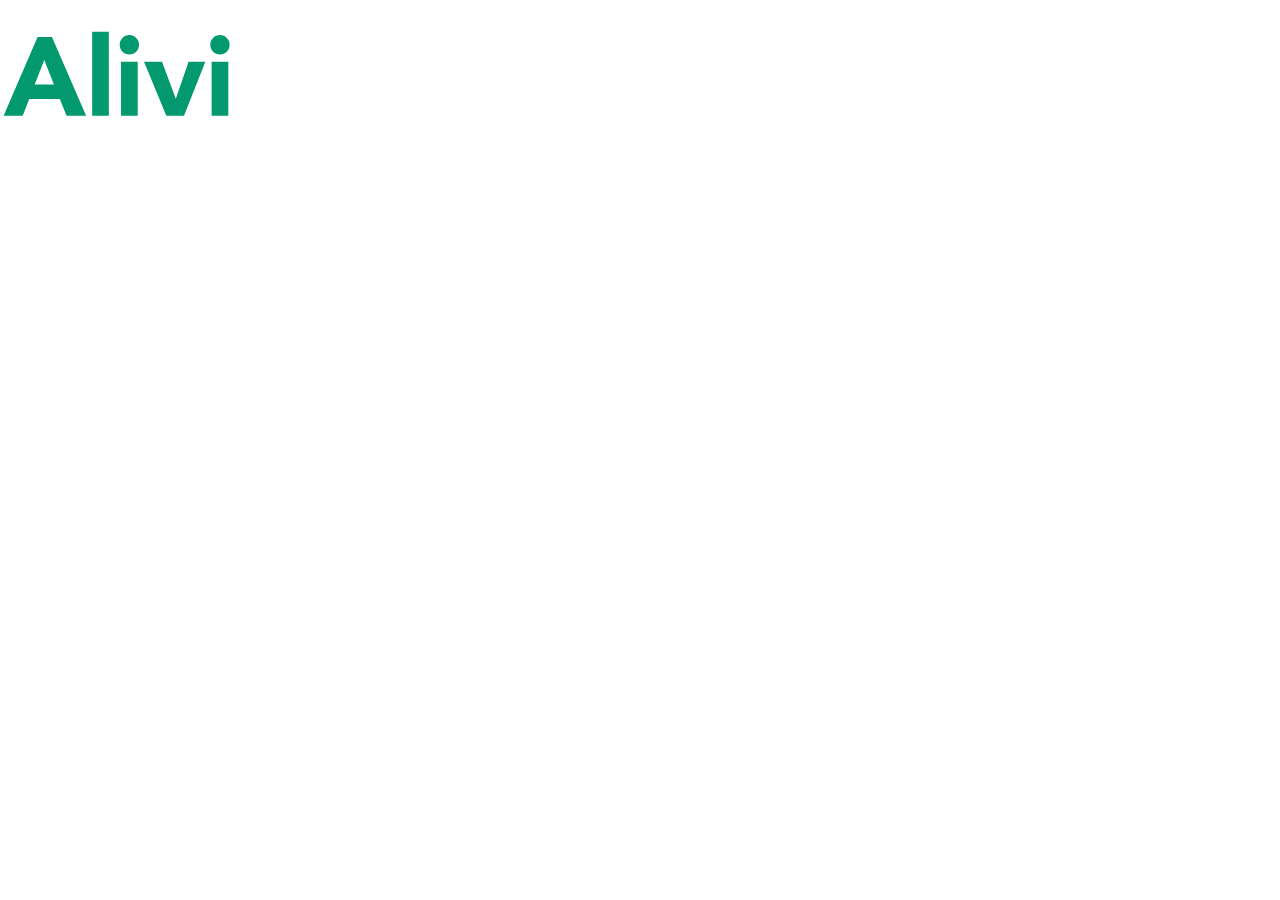
==== index.html @ 94acc7e5 "Start" ====
<!DOCTYPE html>
<html lang="en">
<head>
  <meta charset="UTF-8">
  <meta name="viewport" content="width=device-width, initial-scale=1.0">
  <title>Alivio</title>
  <link rel="preconnect" href="https://fonts.googleapis.com">
  <link rel="preconnect" href="https://fonts.gstatic.com" crossorigin>
  <link
    href="https://fonts.googleapis.com/css2?family=Lato:ital,wght@0,100;0,300;0,400;0,700;0,900;1,100;1,300;1,400;1,700;1,900&display=swap"
    rel="stylesheet">
  <link rel="icon" href="assets/favicon.png" type="image/png">
  <link rel="stylesheet" href="index.css">
</head>
<body>
  <svg>
    <use href="assets/sprites.svg#logo-icon"></use>
  </svg>
</body>
</html>
---- index.css ----
@import url('styles/variables.css');
@import url('styles/basic.css');
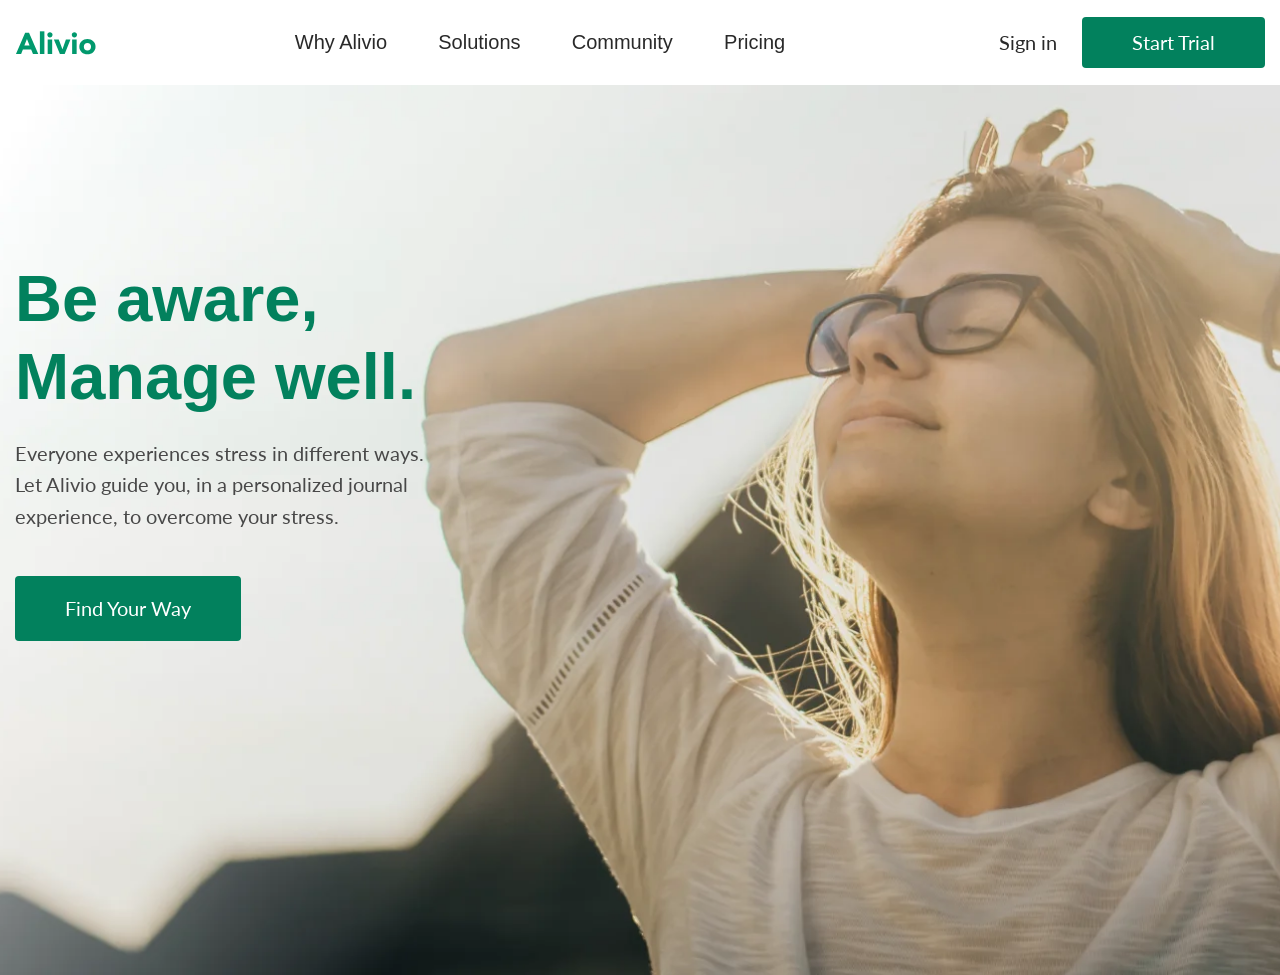
==== commit 3d64719d: "Add hero" ====
--- a/index.html
+++ b/index.html
@@ -13,8 +13,49 @@
   <link rel="stylesheet" href="index.css">
 </head>
 <body>
-  <svg>
-    <use href="assets/sprites.svg#logo-icon"></use>
-  </svg>
+  <header class="header">
+    <div class="container">
+      <div class="header__wrapper">
+        <svg class="logo" aria-label="logo alivio">
+          <use href="assets/sprites.svg#logo-icon"></use>
+        </svg>
+        <nav class="header__nav">
+          <ul class="header__nav-list">
+            <li class="header__nav-item">
+              <a href="/" class="header__nav-link">Why Alivio</a>
+            </li>
+            <li class="header__nav-item">
+              <a href="/" class="header__nav-link">Solutions</a>
+            </li>
+            <li class="header__nav-item">
+              <a href="/" class="header__nav-link">Community</a>
+            </li>
+            <li class="header__nav-item">
+              <a href="/" class="header__nav-link">Pricing</a>
+            </li>
+          </ul>
+        </nav>
+        <div class="header__actions">
+          <button type="button" class="header__btn--transp btn">Sign in</button>
+          <button type="button" class="header__btn btn">Start Trial</button>
+        </div>
+      </div>
+    </div>
+  </header>
+
+  <main>
+    <section class="hero" aria-label="hero section">
+      <div class="container">
+       <div class="hero__content">
+        <h1 class="hero__title">Be aware, Manage well.</h1>
+        <p class="hero__descr">
+          Everyone experiences stress in different ways.
+          Let Alivio guide you, in a personalized journal experience, to overcome your stress.
+        </p>
+        <button class="btn">Find Your Way</button>
+       </div>
+      </div>
+    </section>
+  </main>
 </body>
 </html>
--- a/index.css
+++ b/index.css
@@ -1,2 +1,4 @@
 @import url('styles/variables.css');
 @import url('styles/basic.css');
+@import url('styles/header.css');
+@import url('styles/hero.css');
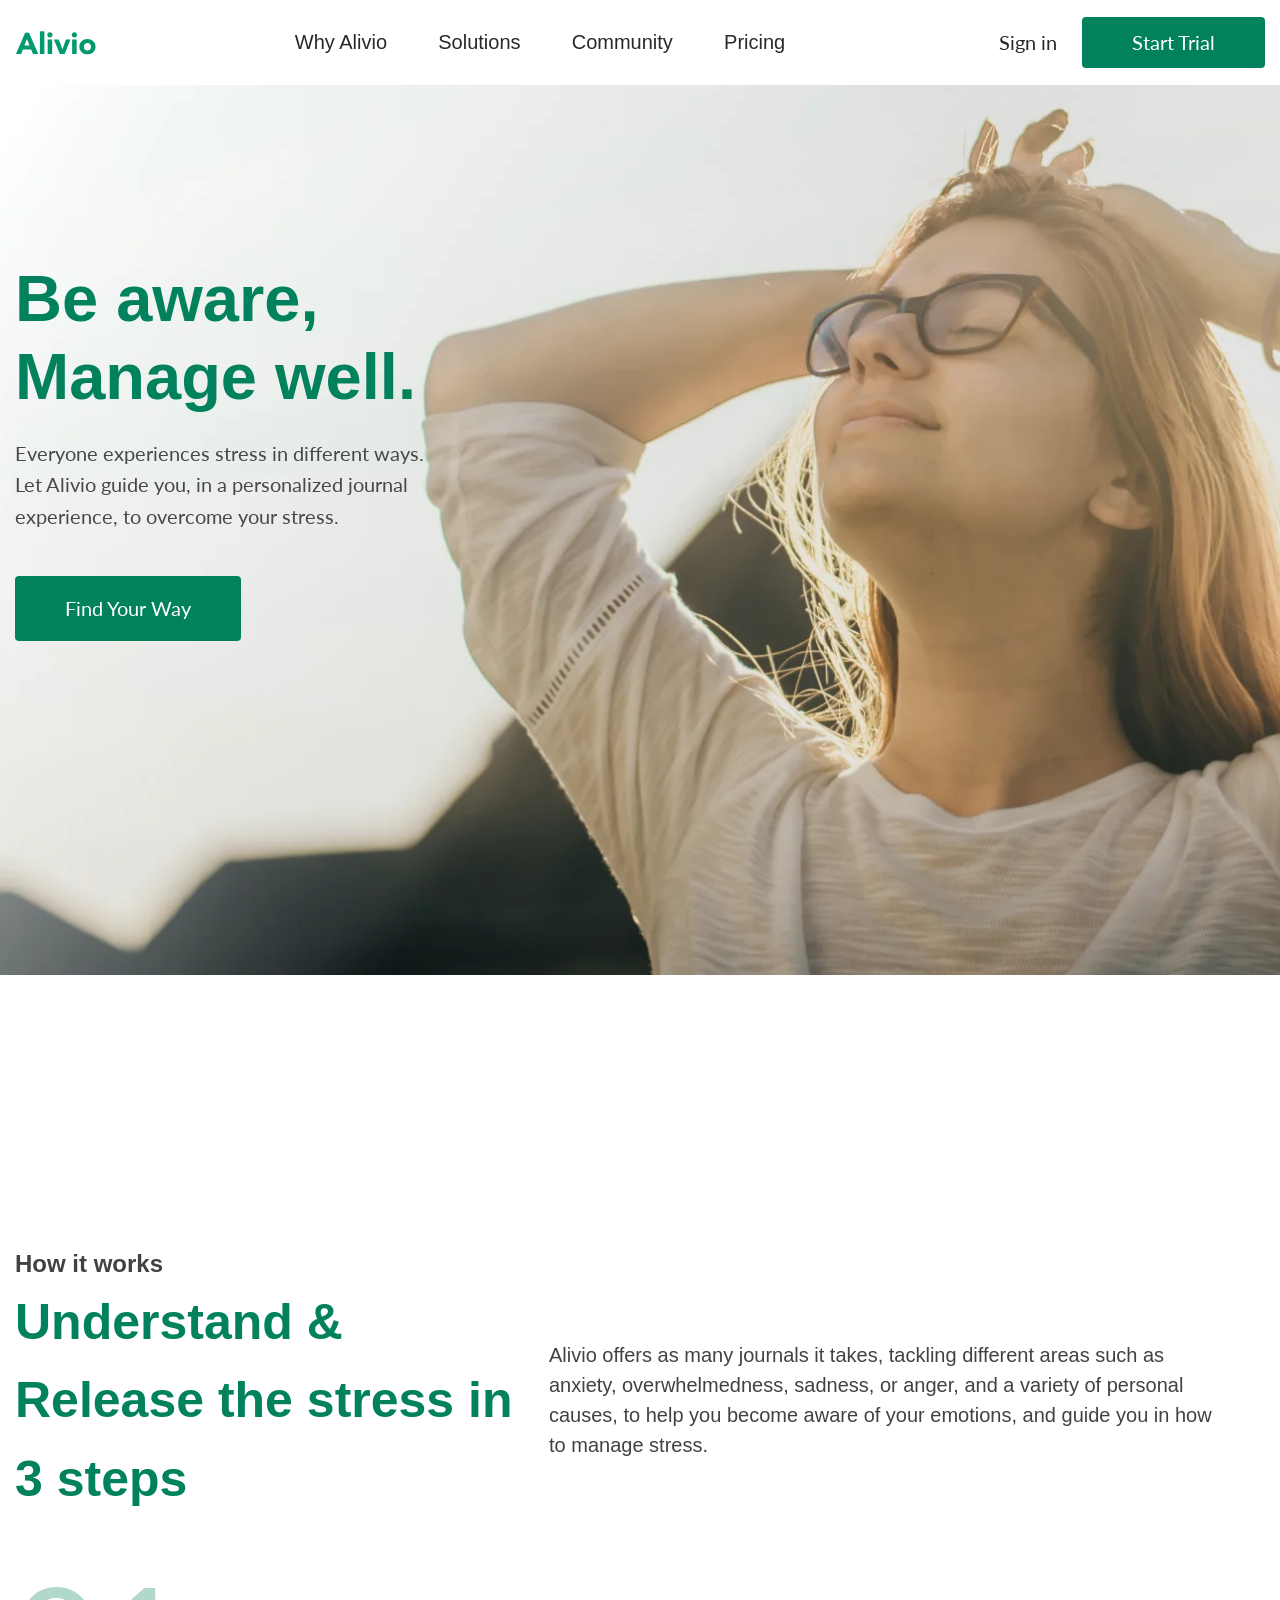
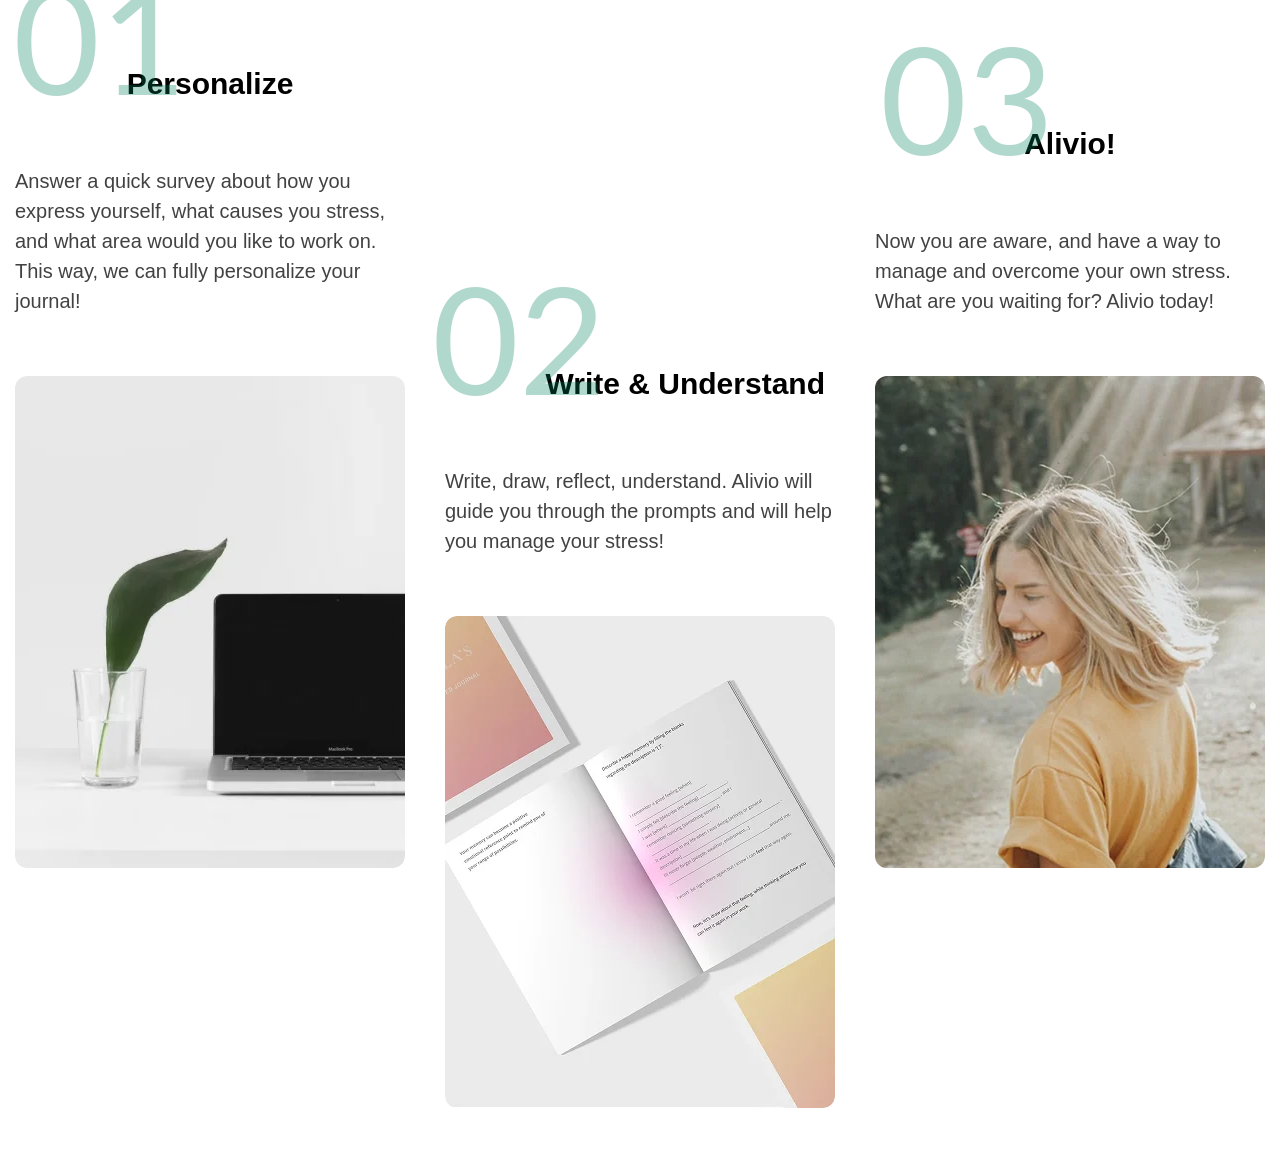
==== commit 5cadb8ba: "Add about section" ====
--- a/index.html
+++ b/index.html
@@ -56,6 +56,68 @@
        </div>
       </div>
     </section>
+
+    <section class="about" aria-label="about section">
+      <div class="container">
+          <p class="about__subtitle">How it works</p>
+          <div class="about__header">
+            <h2 class="about__title">Understand &amp; Release the stress in 3 steps</h2>
+            <p class="about__descr">
+              Alivio offers as many journals it takes, tackling different areas such as anxiety, overwhelmedness, sadness, or anger,
+              and a variety of personal causes, to help you become aware of your emotions, and guide you in how to manage stress.
+            </p>
+          </div>
+
+          <div class="about__cards">
+            <figure class="card" aria-label="first card">
+              <h3 class="card__title card__title--first">Personalize</h3>
+              <p class="card__descr" aria-label="ferst card description">
+                Answer a quick survey about how you express yourself, what causes you stress, and what area would you like to work on.
+                This way, we can fully personalize your journal!
+              </p>
+              <img
+              class="card__img" 
+              src="assets/webp/card-1.webp" 
+              alt="card image 1" 
+              width="390" 
+              height="492" 
+              loading="lazy" 
+              />
+            </figure>
+            <figure class="card" aria-label="second card">
+              <h3 class="card__title card__title--second">Write &amp; Understand</h3>
+              <p class="card__descr" aria-label="second card description">
+                Write, draw, reflect, understand. Alivio will guide you through the prompts and will help you manage your stress!
+              </p>
+              <img
+              class="card__img" 
+              src="assets/webp/card-2.webp" 
+              alt="card image 2" 
+              width="390" 
+              height="492" 
+              loading="lazy" 
+              />
+            </figure>
+            <figure class="card" aria-label="third card">
+              <h3 class="card__title card__title--third">Alivio!</h3>
+              <p class="card__descr" aria-label="third card description">
+                Now you are aware, and have a way to manage and overcome your own stress.
+                What are you waiting for? Alivio today!
+              </p>
+              <img
+              class="card__img" 
+              src="assets/webp/card-3.webp" 
+              alt="card image 3" 
+              width="390" 
+              height="492" 
+              loading="lazy" 
+              />
+            </figure>
+          </div>
+
+
+      </div>
+    </section>
   </main>
 </body>
 </html>
--- a/index.css
+++ b/index.css
@@ -2,3 +2,5 @@
 @import url('styles/basic.css');
 @import url('styles/header.css');
 @import url('styles/hero.css');
+@import url('styles/about.css');
+@import url('styles/card.css');
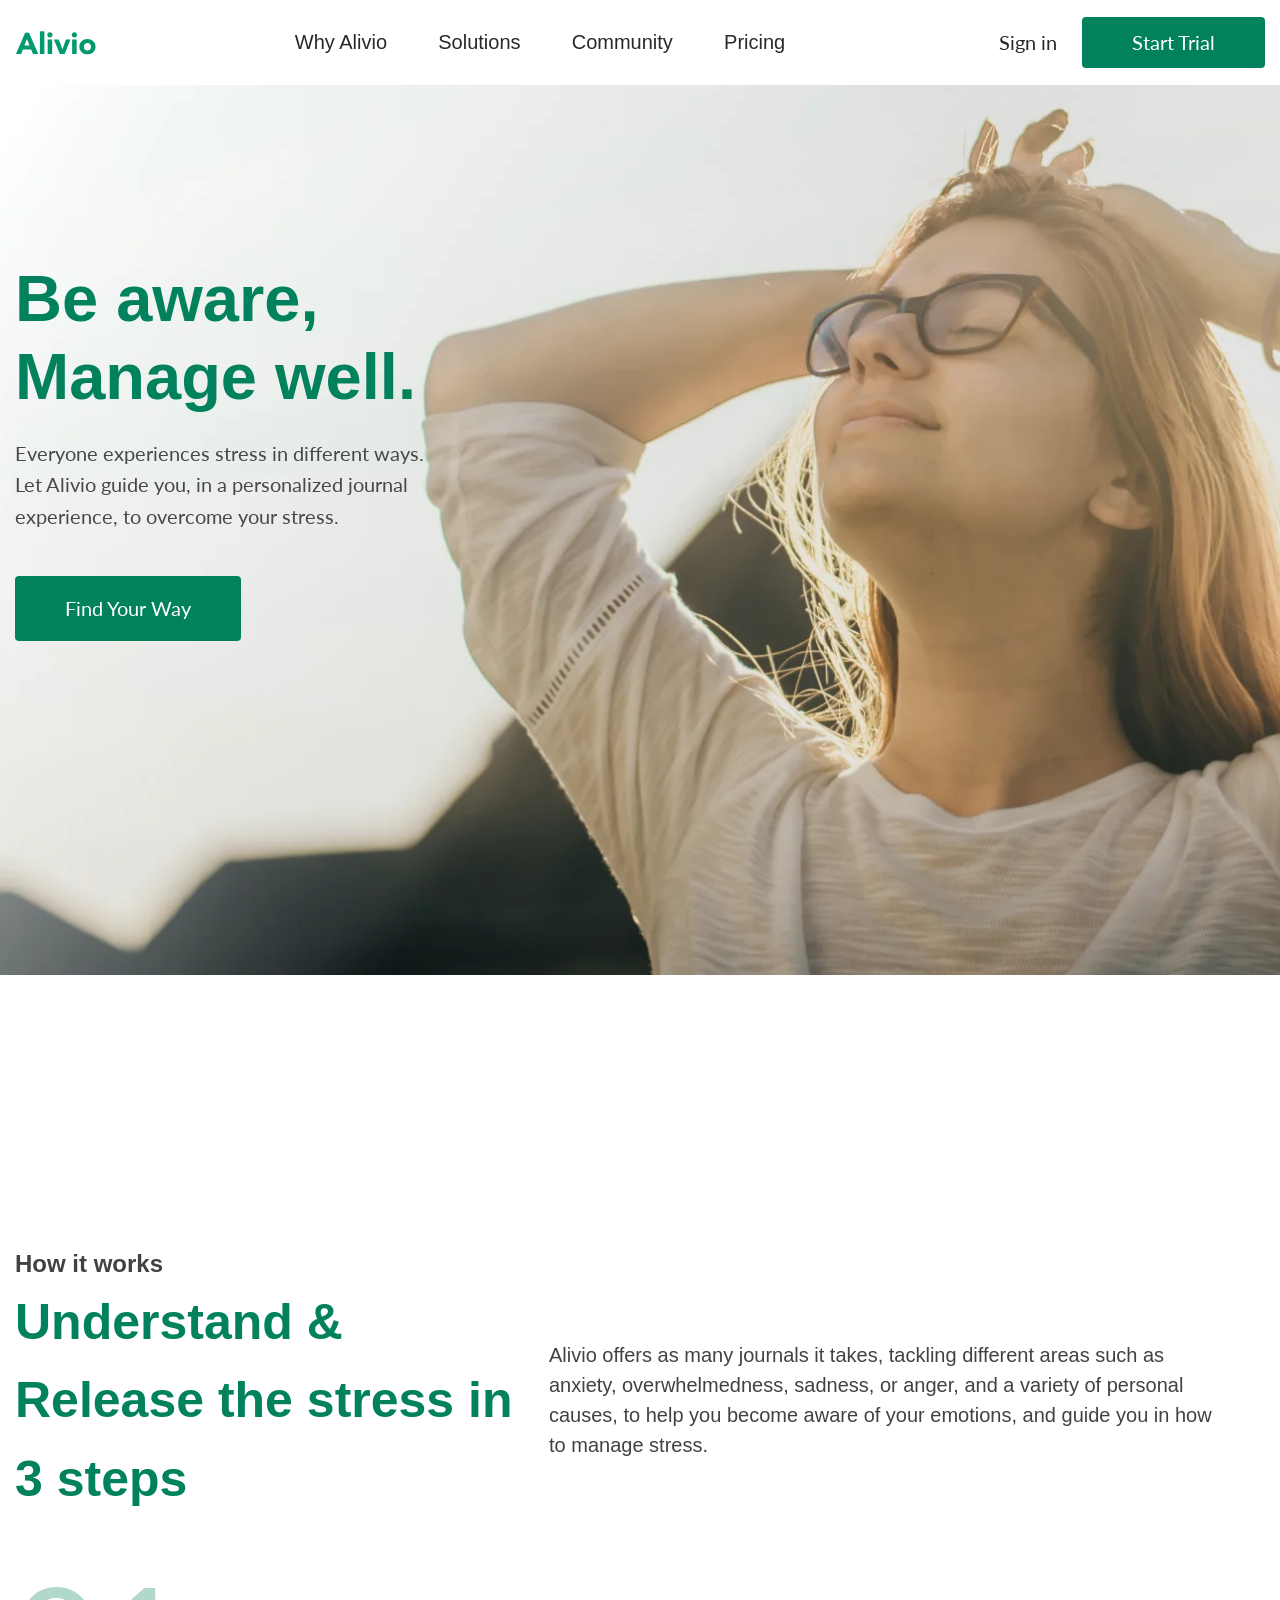
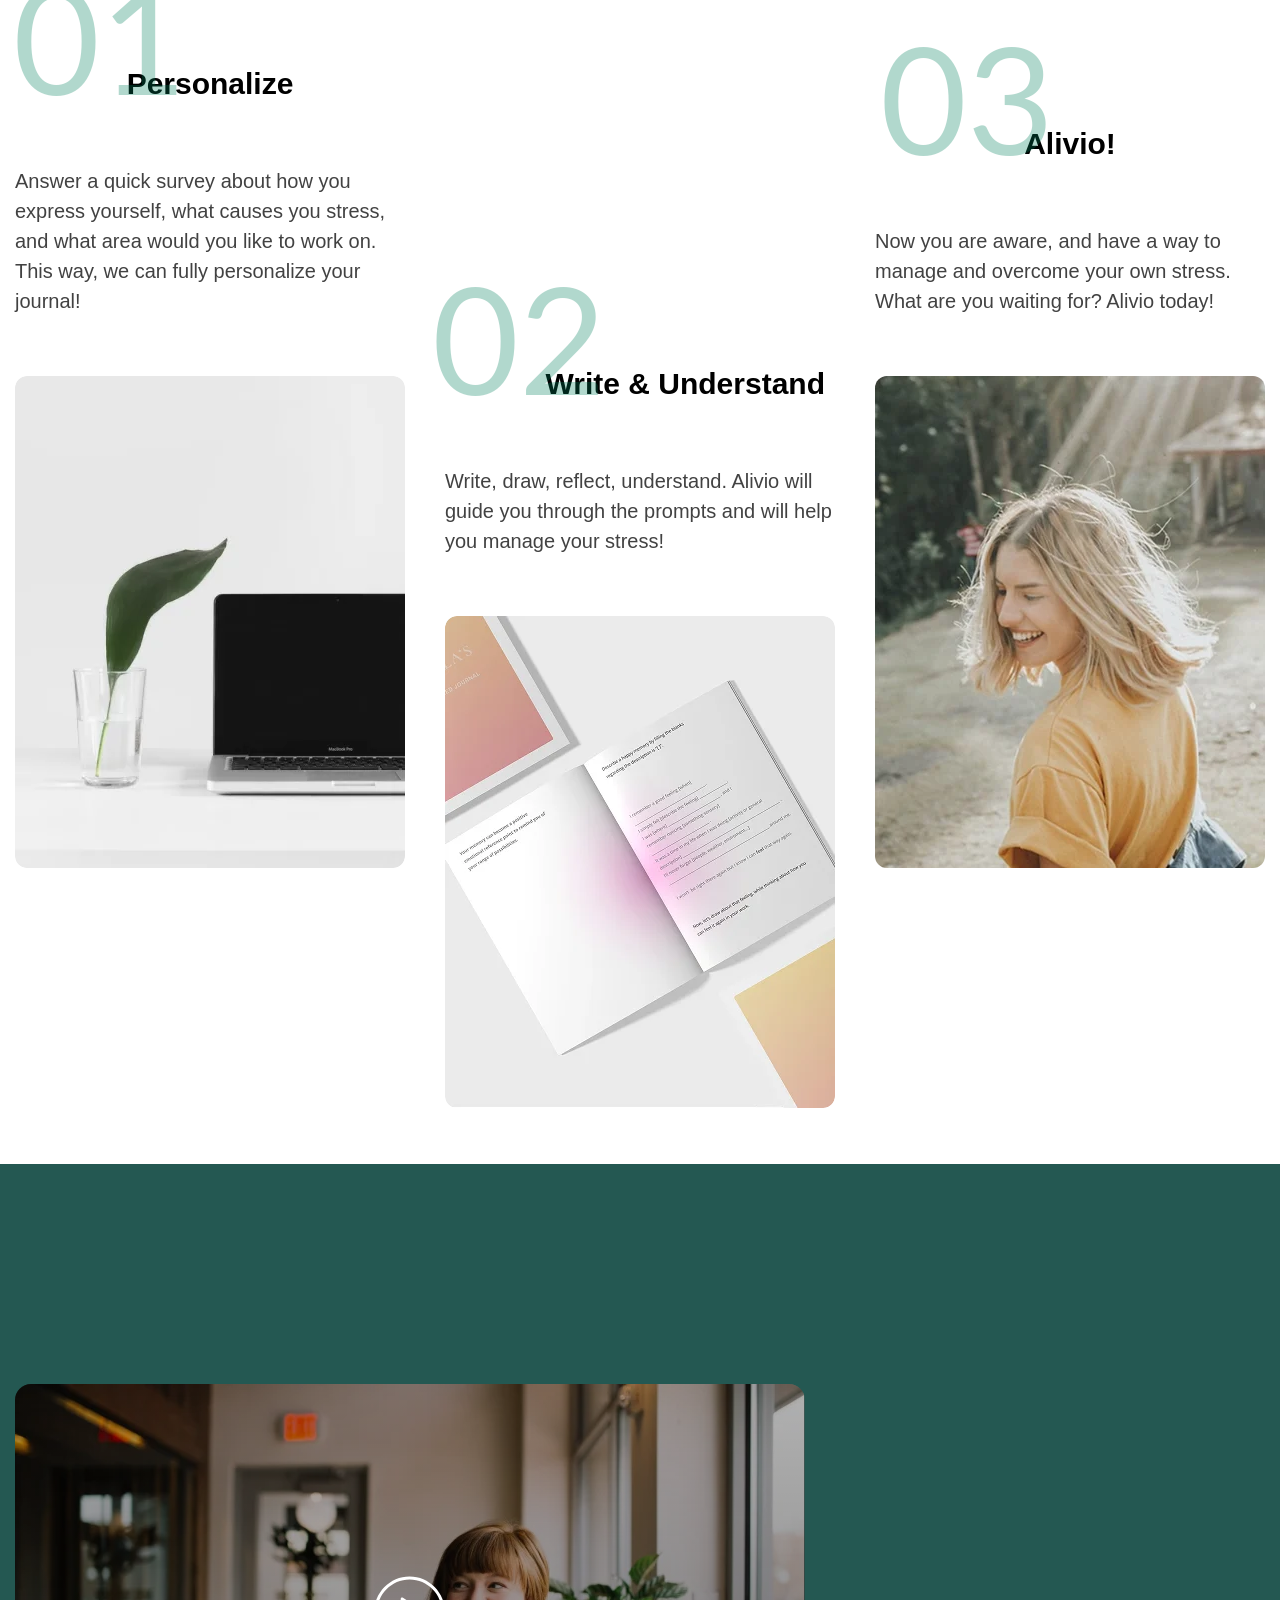
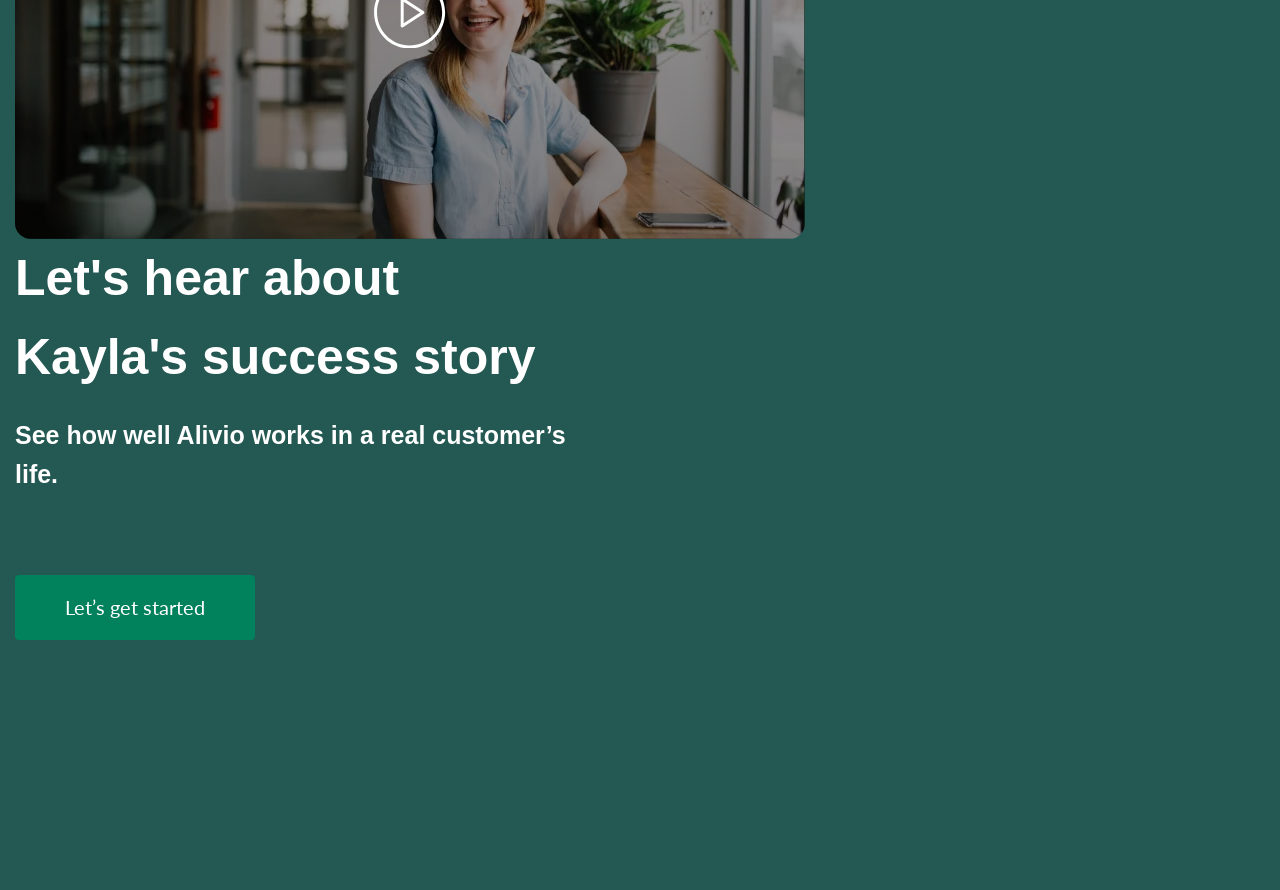
==== commit ac2c3d2a: "Add success section" ====
--- a/index.html
+++ b/index.html
@@ -113,9 +113,31 @@
               loading="lazy" 
               />
             </figure>
+            </div>
+      </div>
+    </section>
+
+    <section class="success" aria-label="success section">
+      <div class="container">
+        <div class="success__inner">
+          <div class="success__content">
+            <h3 class="success__title">Let's hear about Kayla's success story</h3>
+            <p class="success__descr">See how well Alivio works in a real customer’s life.</p>
+            <button class="btn">Let’s get started</button>
           </div>
-
-
+          <div class="success__video">
+            <img
+            class="success__video-img" 
+            src="assets/webp/video_cover.webp" 
+            alt="video cover img" 
+            loading="lazy" 
+            />
+            <svg class="succes__play-icon">
+              <use href="assets/sprites.svg#play-icon" aria-label="play icon"></use>
+            </svg>
+            <div class="succes__video-overlay"></div>
+          </div>
+        </div>
       </div>
     </section>
   </main>
--- a/index.css
+++ b/index.css
@@ -4,3 +4,4 @@
 @import url('styles/hero.css');
 @import url('styles/about.css');
 @import url('styles/card.css');
+@import url('styles/success.css');
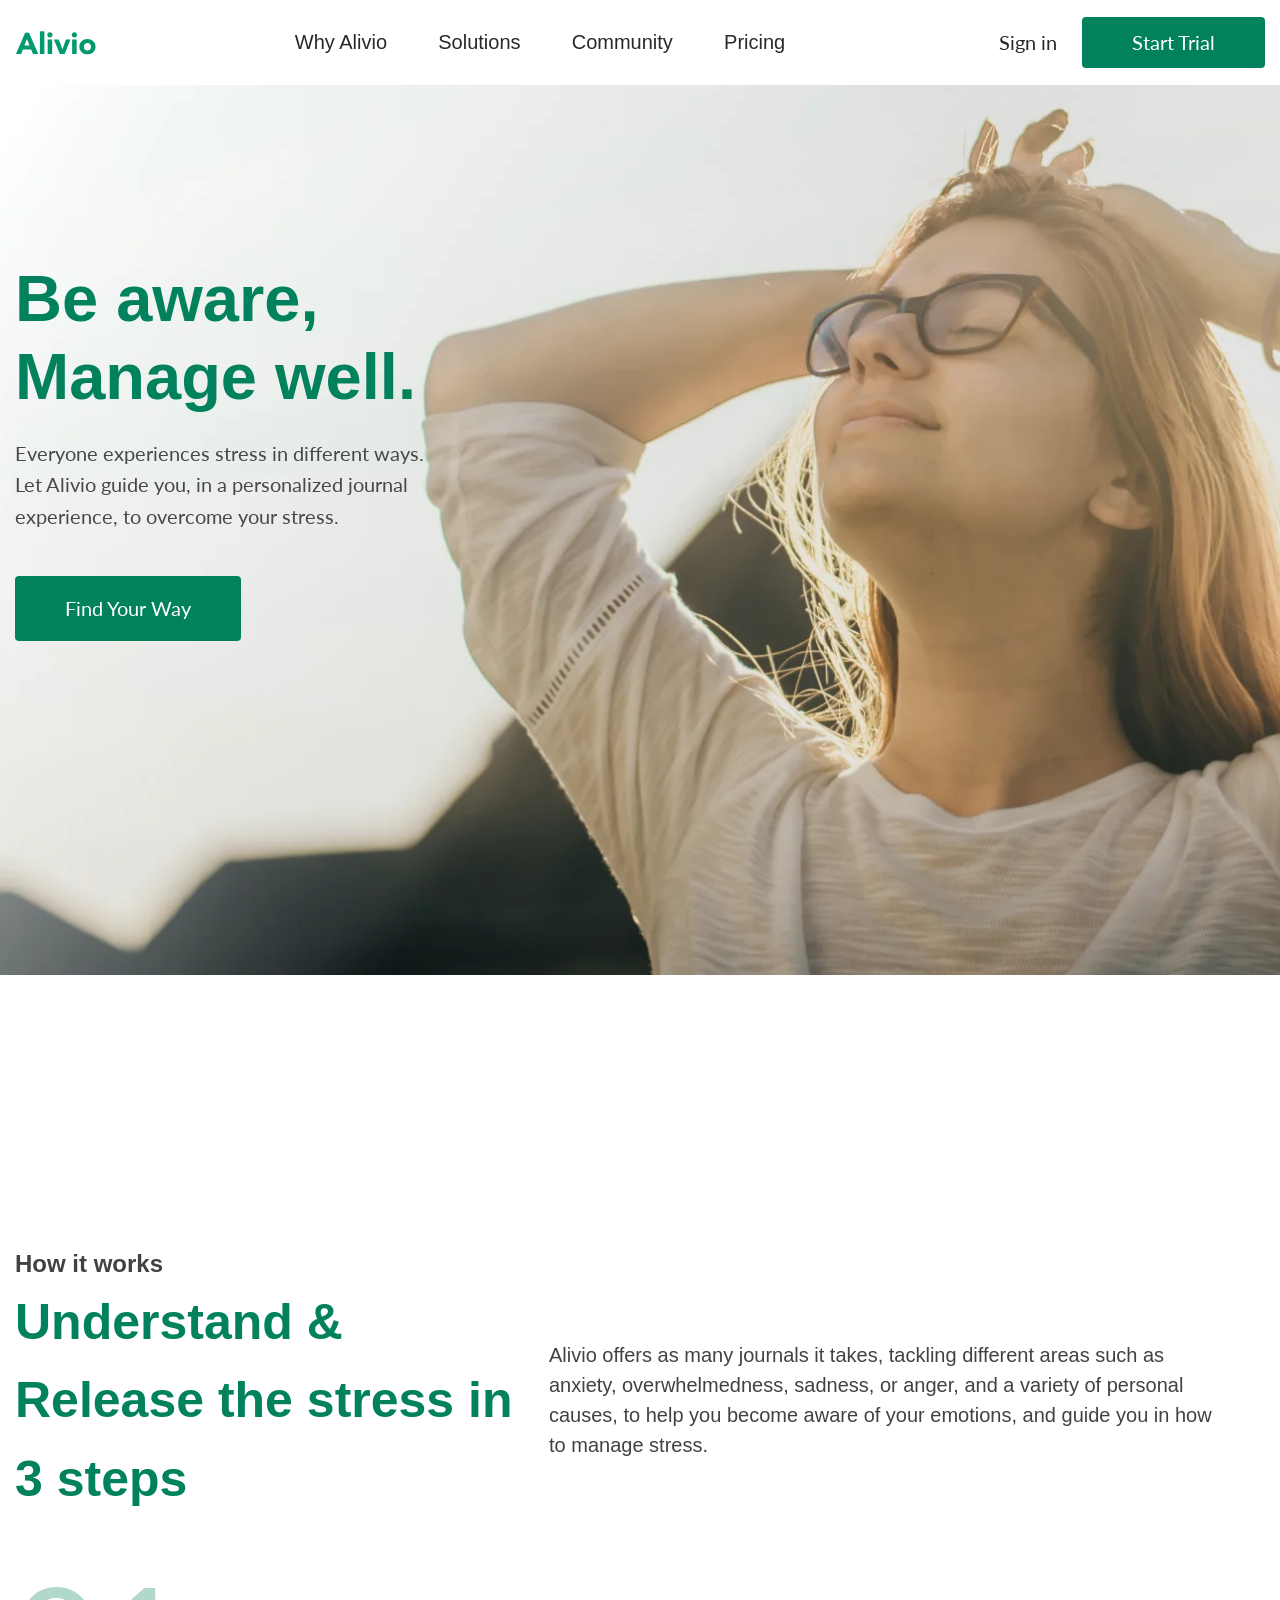
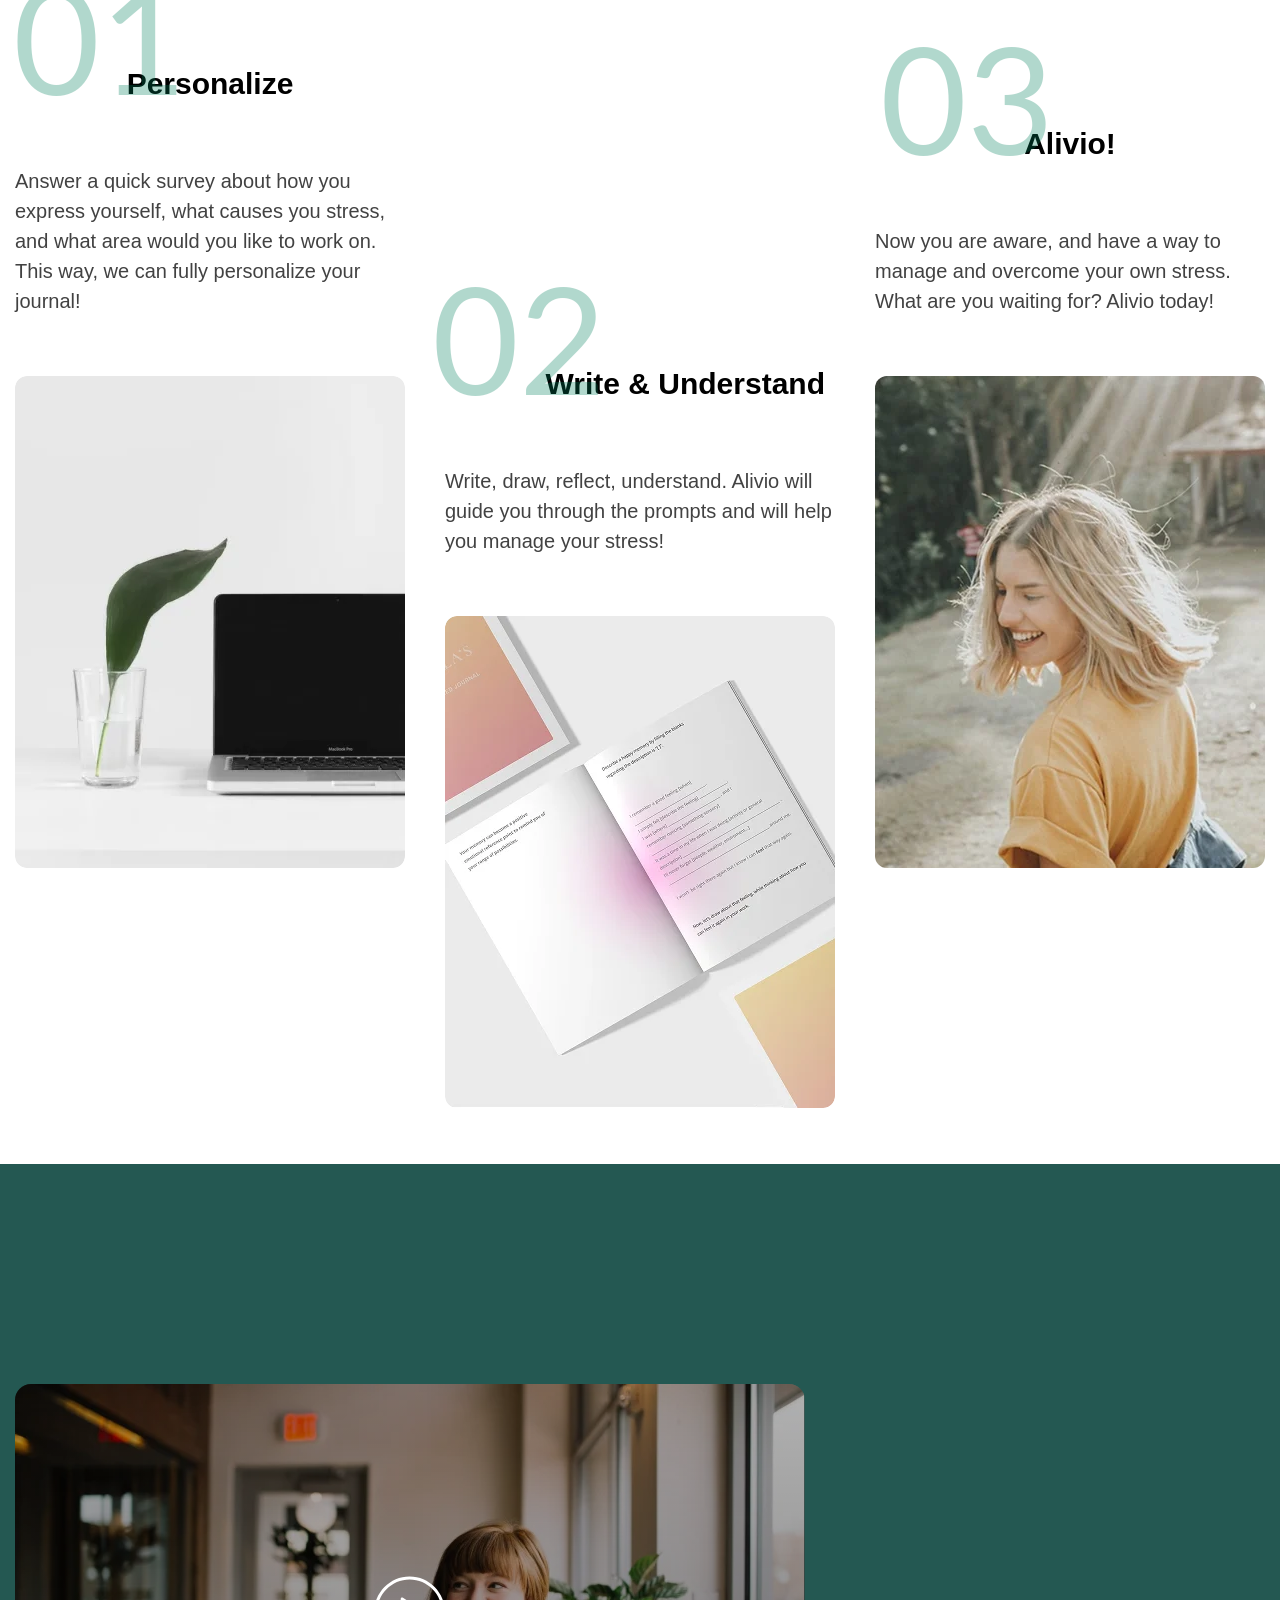
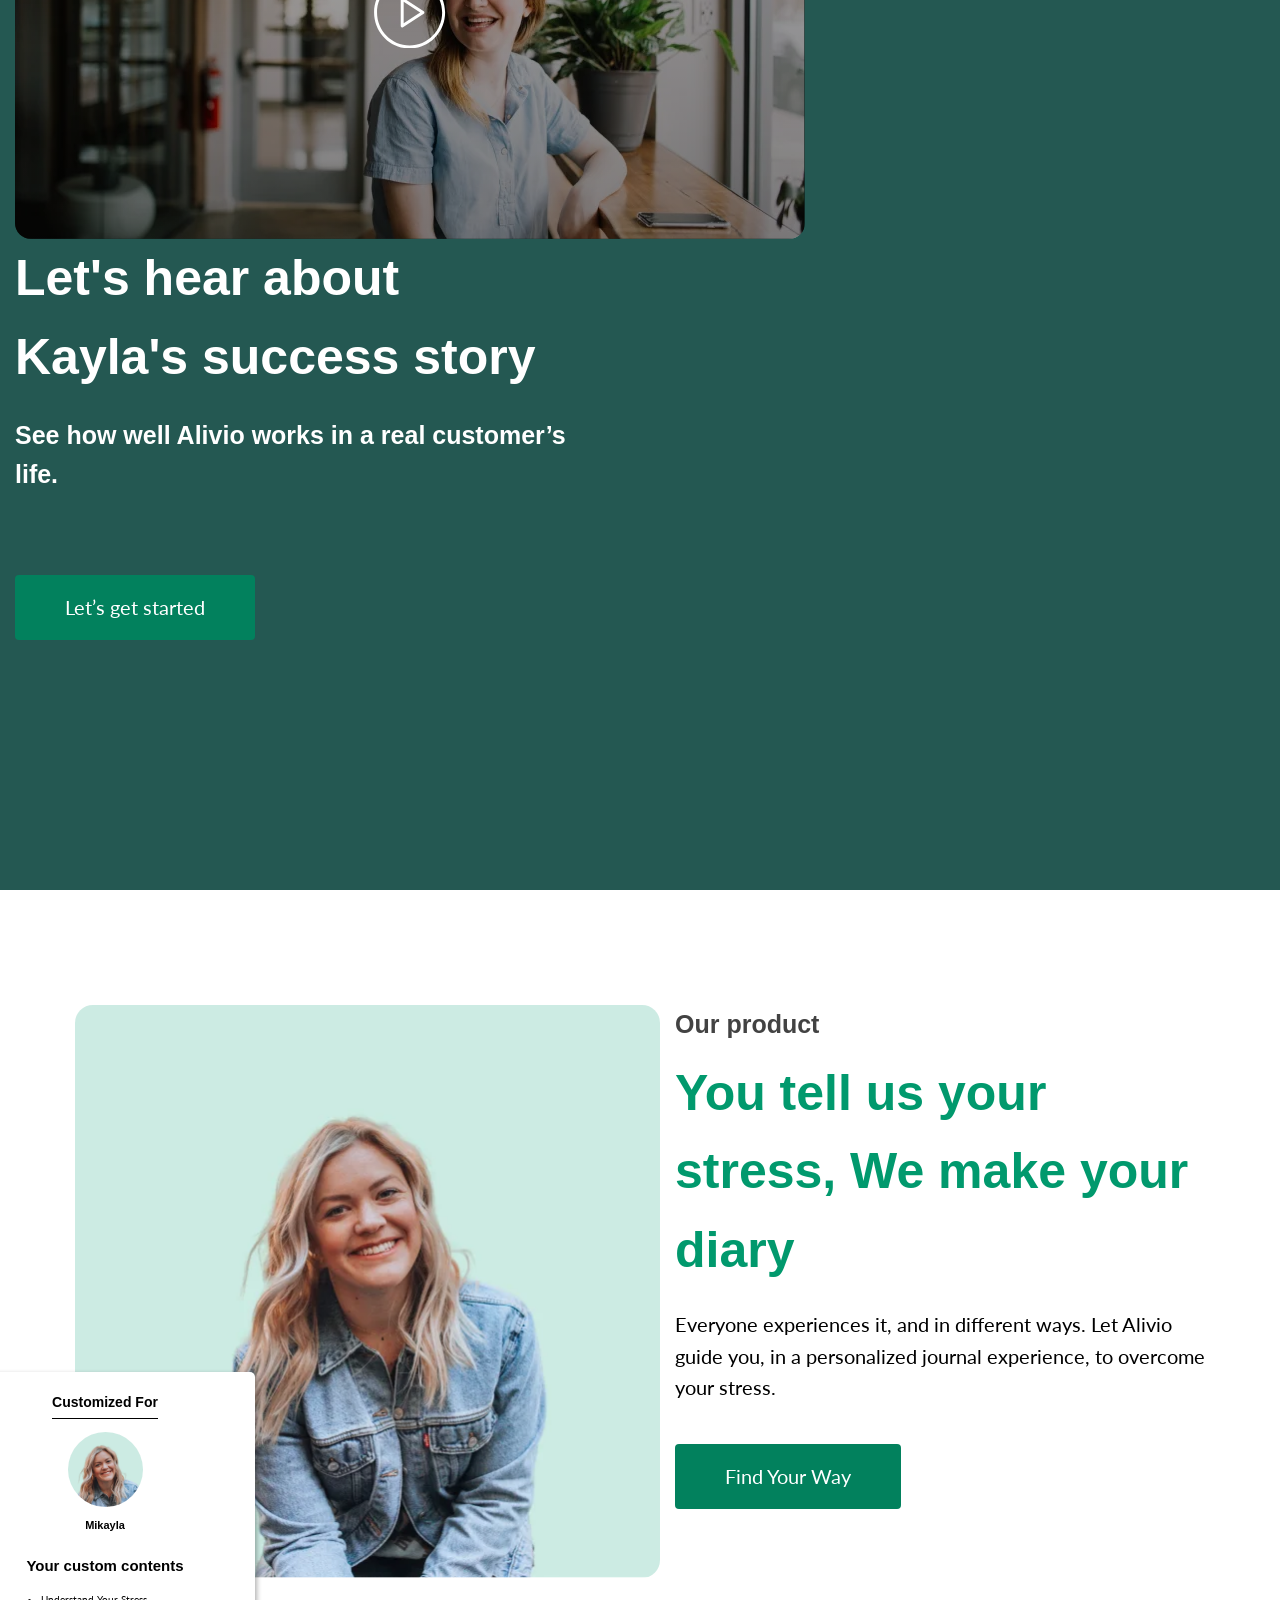
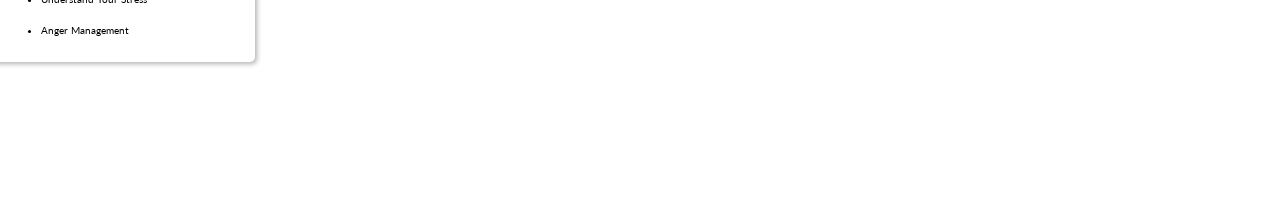
==== commit 73dfa9d5: "Add product" ====
--- a/index.html
+++ b/index.html
@@ -121,7 +121,7 @@
       <div class="container">
         <div class="success__inner">
           <div class="success__content">
-            <h3 class="success__title">Let's hear about Kayla's success story</h3>
+            <h2 class="success__title">Let's hear about Kayla's success story</h2>
             <p class="success__descr">See how well Alivio works in a real customer’s life.</p>
             <button class="btn">Let’s get started</button>
           </div>
@@ -133,13 +133,47 @@
             loading="lazy" 
             />
             <svg class="succes__play-icon">
-              <use href="assets/sprites.svg#play-icon" aria-label="play icon"></use>
+              <use href="assets/sprites.svg#play-icon" ></use>
             </svg>
             <div class="succes__video-overlay"></div>
           </div>
         </div>
       </div>
     </section>
+
+    <section class="product" aria-label="product section">
+      <div class="container">
+        <div class="product__inner">
+          <div class="product__image">
+            <img class="product__image-img" src="assets/webp/card-photo.webp" alt="photo">
+          </div>
+          <div class="product__content">
+            <h2 class="product__title">Our product</h2>
+            <p class="product__suptitle">You tell us your stress,
+            We make your diary</p>
+            <p class="product__descr">
+              Everyone experiences it, and in different ways. Let Alivio guide you, in a personalized journal experience, to overcome your stress.
+            </p>
+            <button class="btn">Find Your Way</button>
+          </div>
+
+          <figure class="person-card" aria-label="person card">
+            <h3 class="person-card__title">Customized For</h3>
+            <div class="person-card__preview">
+              <img class="person-card__preview-img" src="assets/webp/card-photo.webp" alt="prewiew image">
+            </div>
+            <h4 class="person-card__name">Mikayla</h4>
+            <blockquote class="person-card__descr" aria-label="description">
+              <h5 class="person-card__subtitle">Your custom contents</h5>
+              <ul class="person-card__list">
+                <li class="person-card__list-item">Understand Your Stress</li>
+                <li class="person-card__list-item">Anger Management</li>
+              </ul>
+            </blockquote>
+          </figure>
+        </div>
+      </div>
+    </section>
   </main>
 </body>
 </html>
--- a/index.css
+++ b/index.css
@@ -5,3 +5,5 @@
 @import url('styles/about.css');
 @import url('styles/card.css');
 @import url('styles/success.css');
+@import url('styles/product.css');
+@import url('styles/person-card.css');
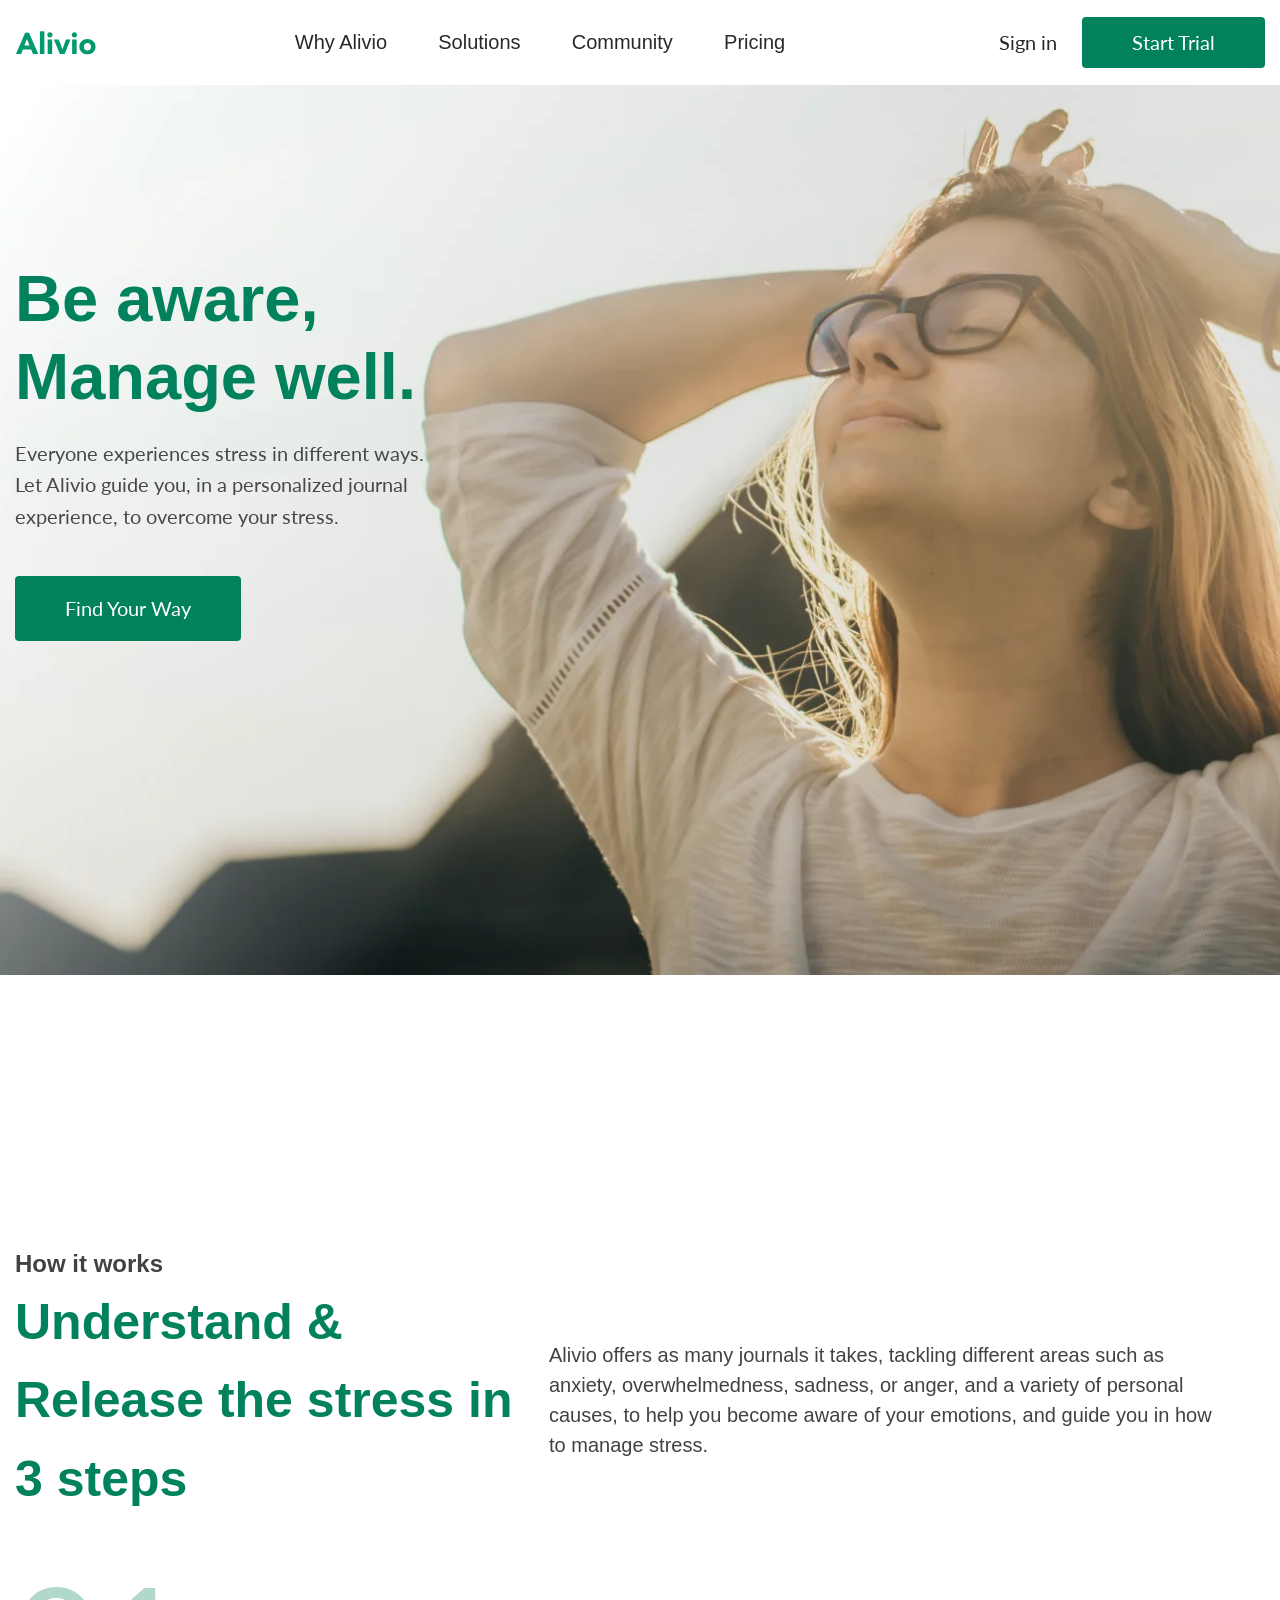
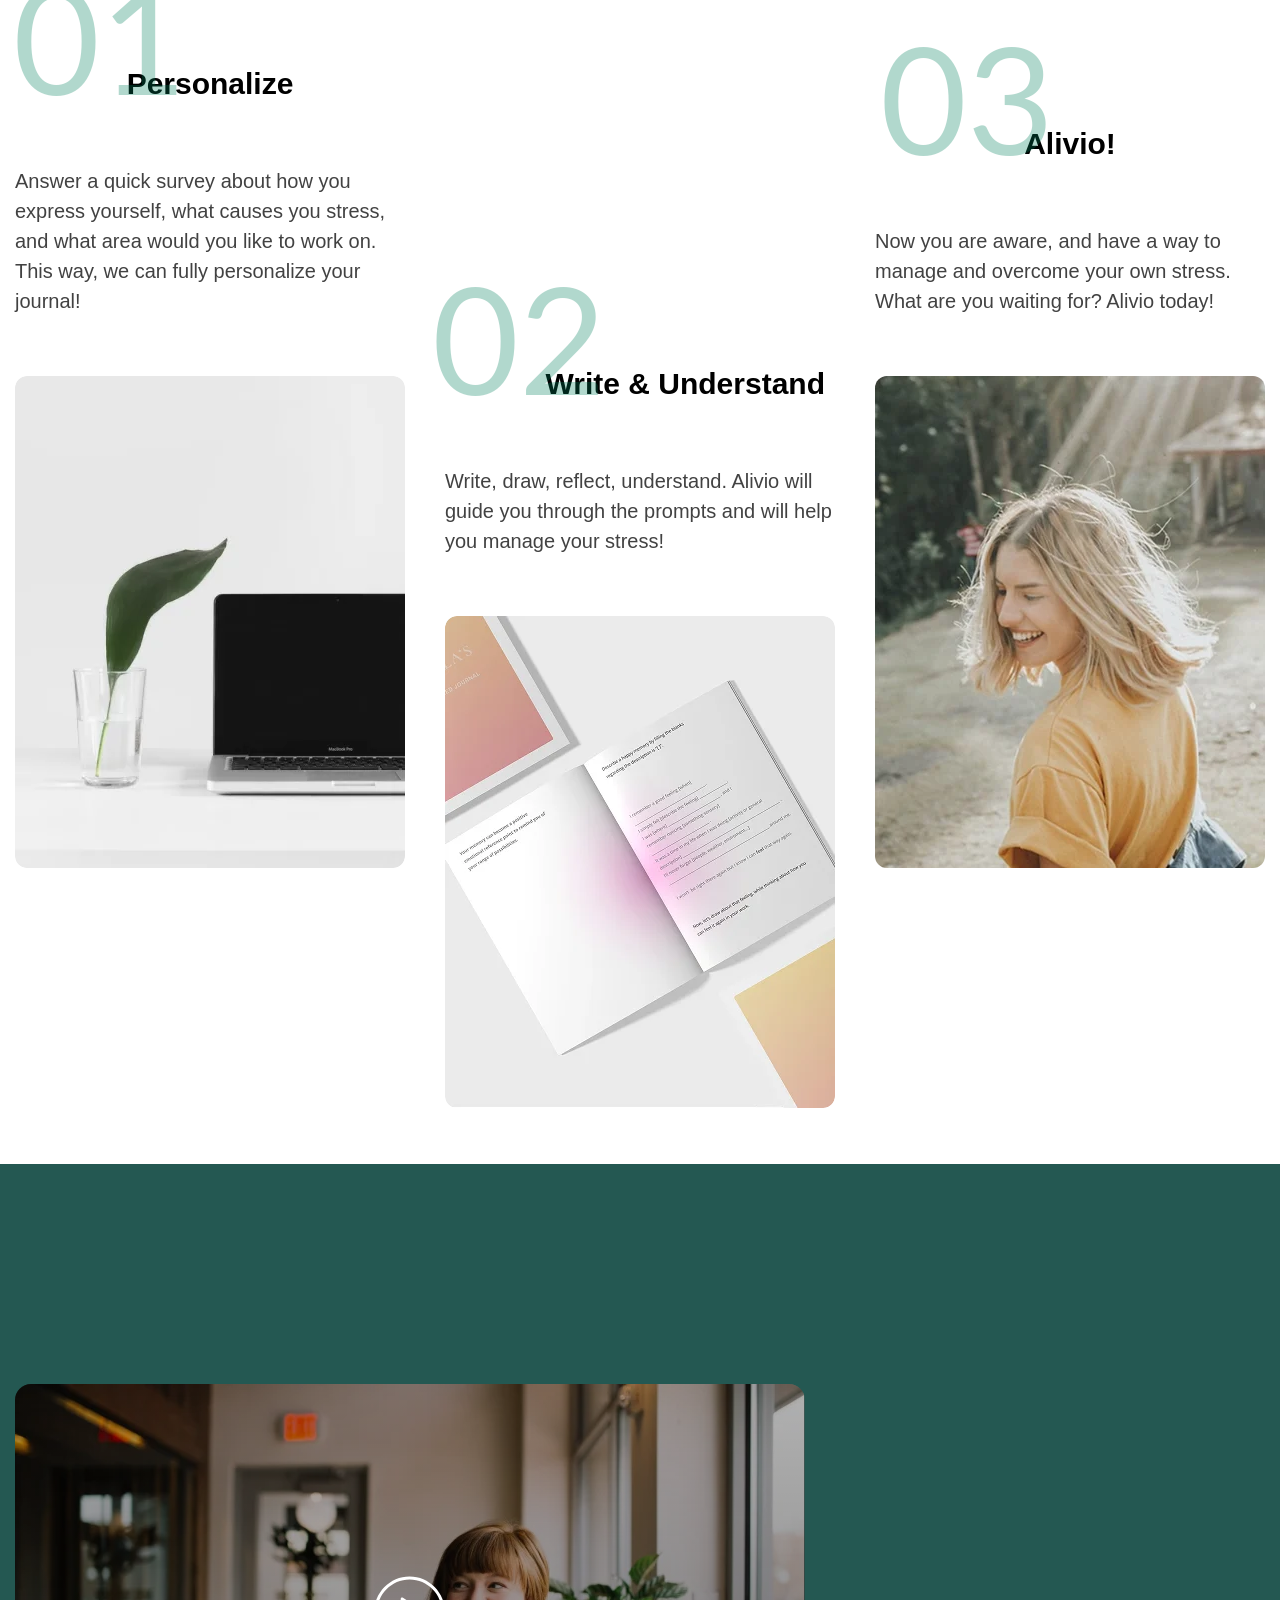
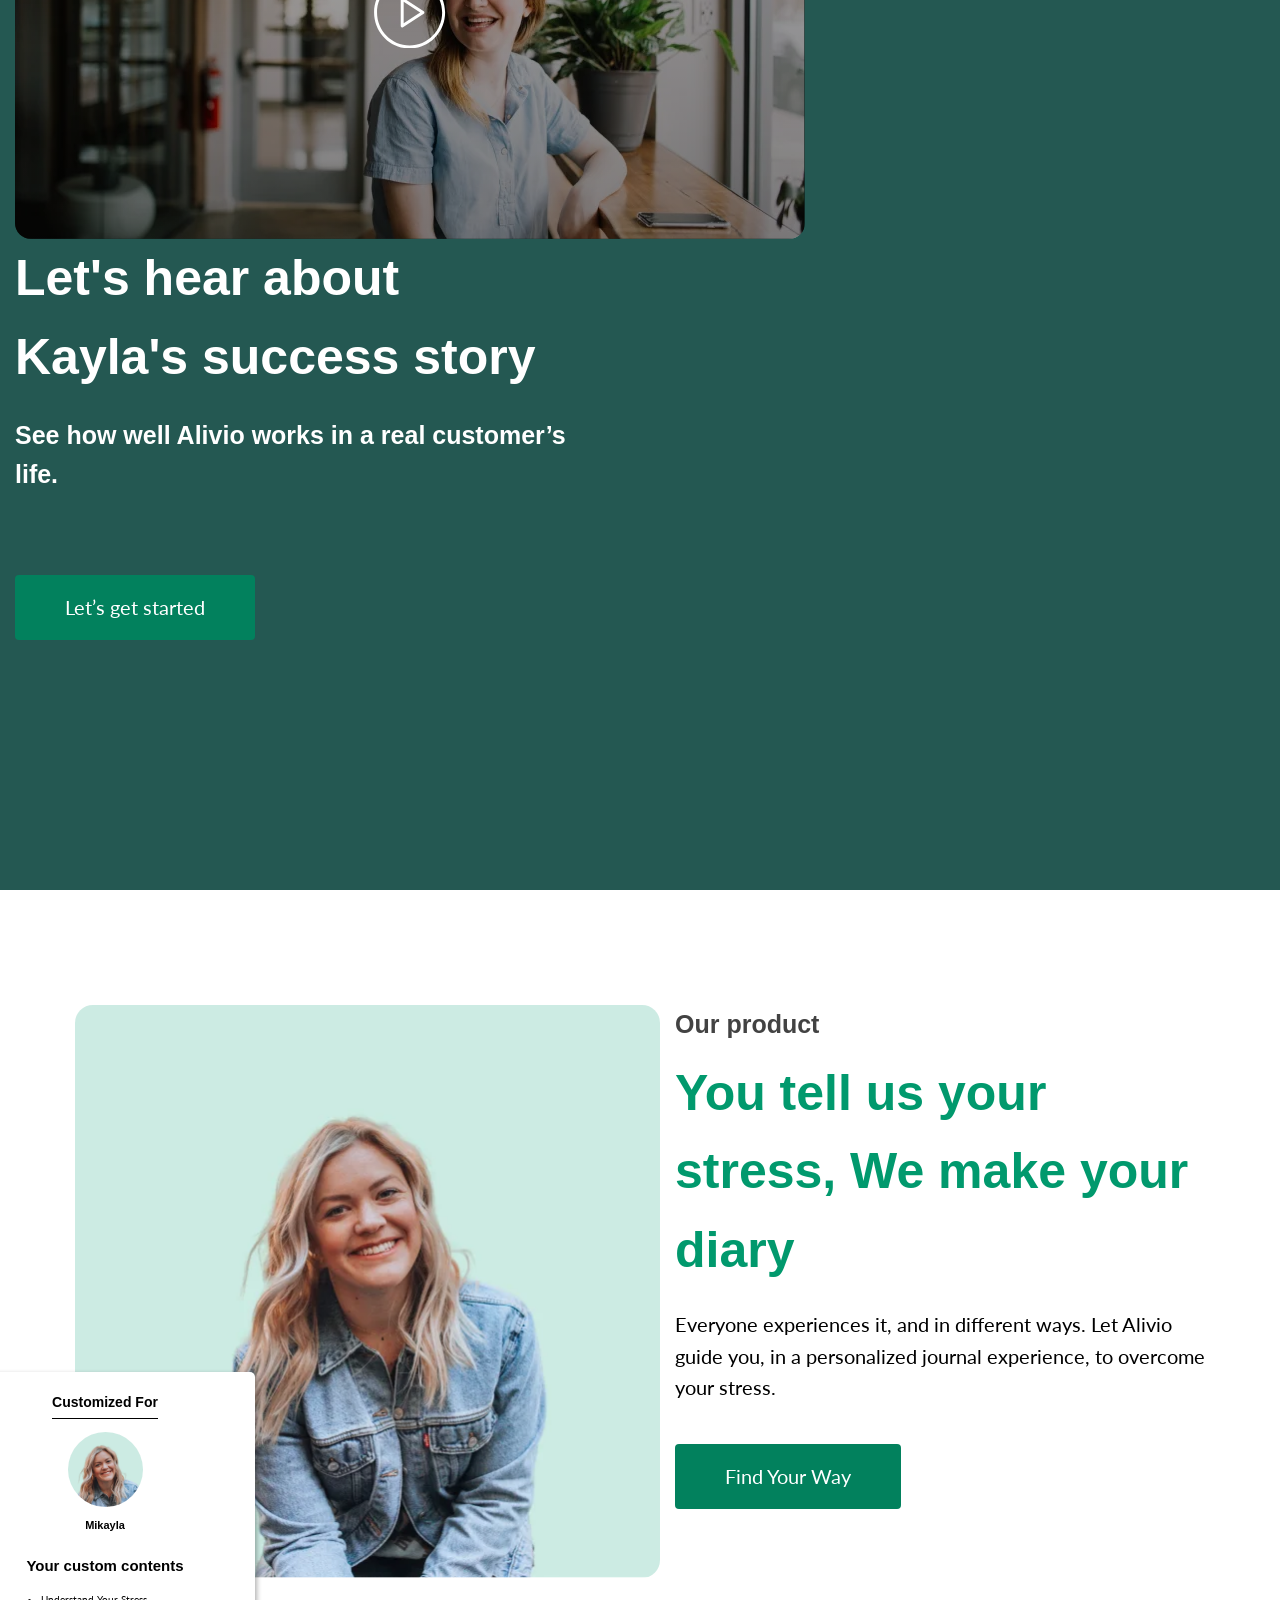
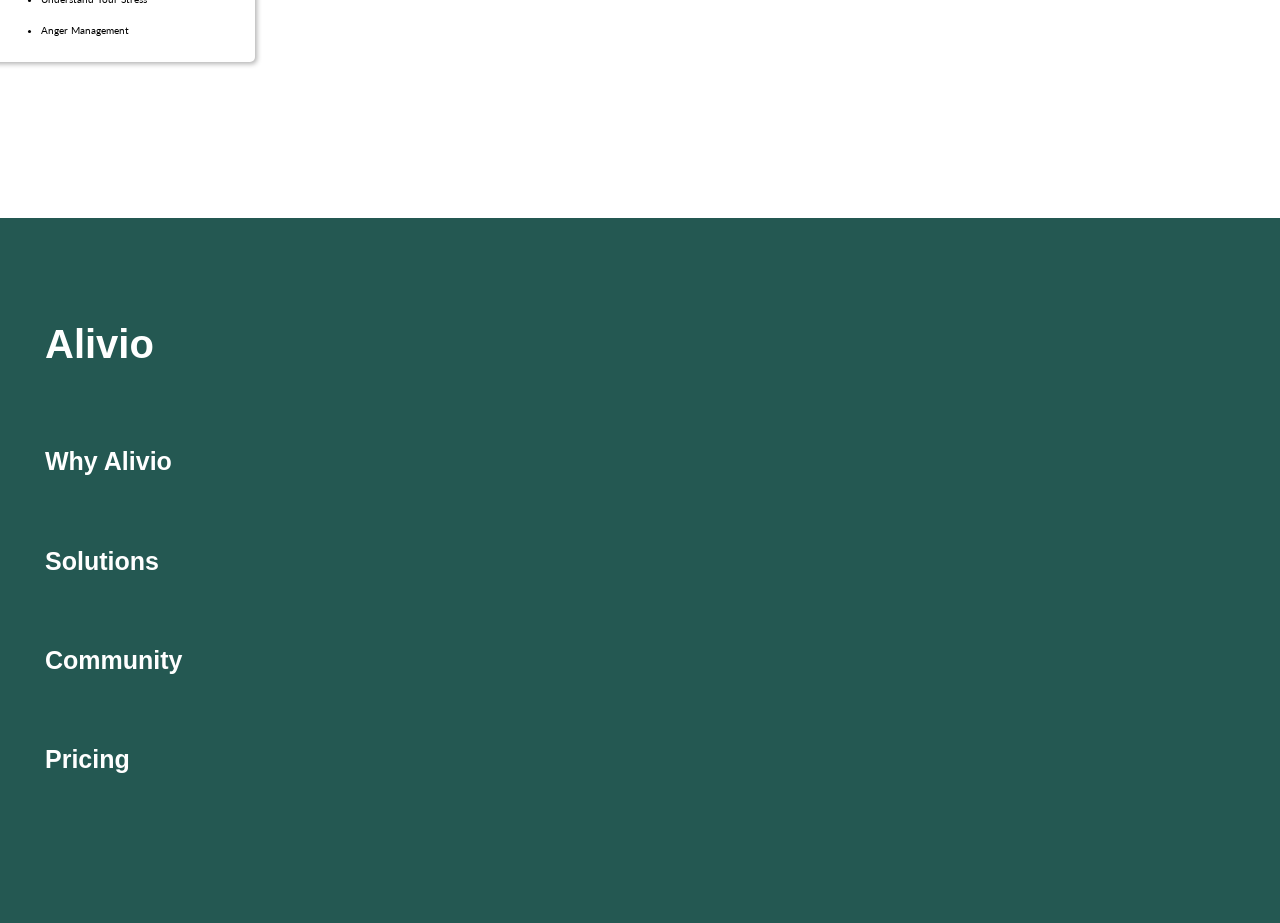
==== commit 1d5db3a4: "Add footer" ====
--- a/index.html
+++ b/index.html
@@ -22,16 +22,16 @@
         <nav class="header__nav">
           <ul class="header__nav-list">
             <li class="header__nav-item">
-              <a href="/" class="header__nav-link">Why Alivio</a>
-            </li>
-            <li class="header__nav-item">
-              <a href="/" class="header__nav-link">Solutions</a>
-            </li>
-            <li class="header__nav-item">
-              <a href="/" class="header__nav-link">Community</a>
-            </li>
-            <li class="header__nav-item">
-              <a href="/" class="header__nav-link">Pricing</a>
+              <a href="#about" class="header__nav-link">Why Alivio</a>
+            </li>
+            <li class="header__nav-item">
+              <a href="#success" class="header__nav-link">Solutions</a>
+            </li>
+            <li class="header__nav-item">
+              <a href="#product" class="header__nav-link">Community</a>
+            </li>
+            <li class="header__nav-item">
+              <a href="#footer" class="header__nav-link">Pricing</a>
             </li>
           </ul>
         </nav>
@@ -44,7 +44,7 @@
   </header>
 
   <main>
-    <section class="hero" aria-label="hero section">
+    <section class="hero" aria-label="hero section" id="hero">
       <div class="container">
        <div class="hero__content">
         <h1 class="hero__title">Be aware, Manage well.</h1>
@@ -57,7 +57,7 @@
       </div>
     </section>
 
-    <section class="about" aria-label="about section">
+    <section class="about" aria-label="about section" id="about">
       <div class="container">
           <p class="about__subtitle">How it works</p>
           <div class="about__header">
@@ -117,7 +117,7 @@
       </div>
     </section>
 
-    <section class="success" aria-label="success section">
+    <section class="success" aria-label="success section" id="success">
       <div class="container">
         <div class="success__inner">
           <div class="success__content">
@@ -141,7 +141,7 @@
       </div>
     </section>
 
-    <section class="product" aria-label="product section">
+    <section class="product" aria-label="product section" id="product">
       <div class="container">
         <div class="product__inner">
           <div class="product__image">
@@ -175,5 +175,28 @@
       </div>
     </section>
   </main>
+  <footer class="footer" aria-label="footer" id="footer">
+    <div class="container">
+      <div class="footer__inner">
+        <a href="/" class="footer__logo">Alivio</a>
+        <nav class="footer__nav">
+          <ul class="footer__nav-list">
+            <li class="footer__nav-item">
+              <a href="about" class="footer__nav-link">Why Alivio</a>
+            </li>
+            <li class="footer__nav-item">
+              <a href="#success" class="footer__nav-link">Solutions</a>
+            </li>
+            <li class="footer__nav-item">
+              <a href="#product" class="footer__nav-link">Community</a>
+            </li>
+            <li class="footer__nav-item">
+              <a href="#footer" class="footer__nav-link">Pricing</a>
+            </li>
+          </ul>
+          </nav>
+      </div>
+    </div>
+  </footer>
 </body>
 </html>
--- a/index.css
+++ b/index.css
@@ -7,3 +7,4 @@
 @import url('styles/success.css');
 @import url('styles/product.css');
 @import url('styles/person-card.css');
+@import url('styles/footer.css');
